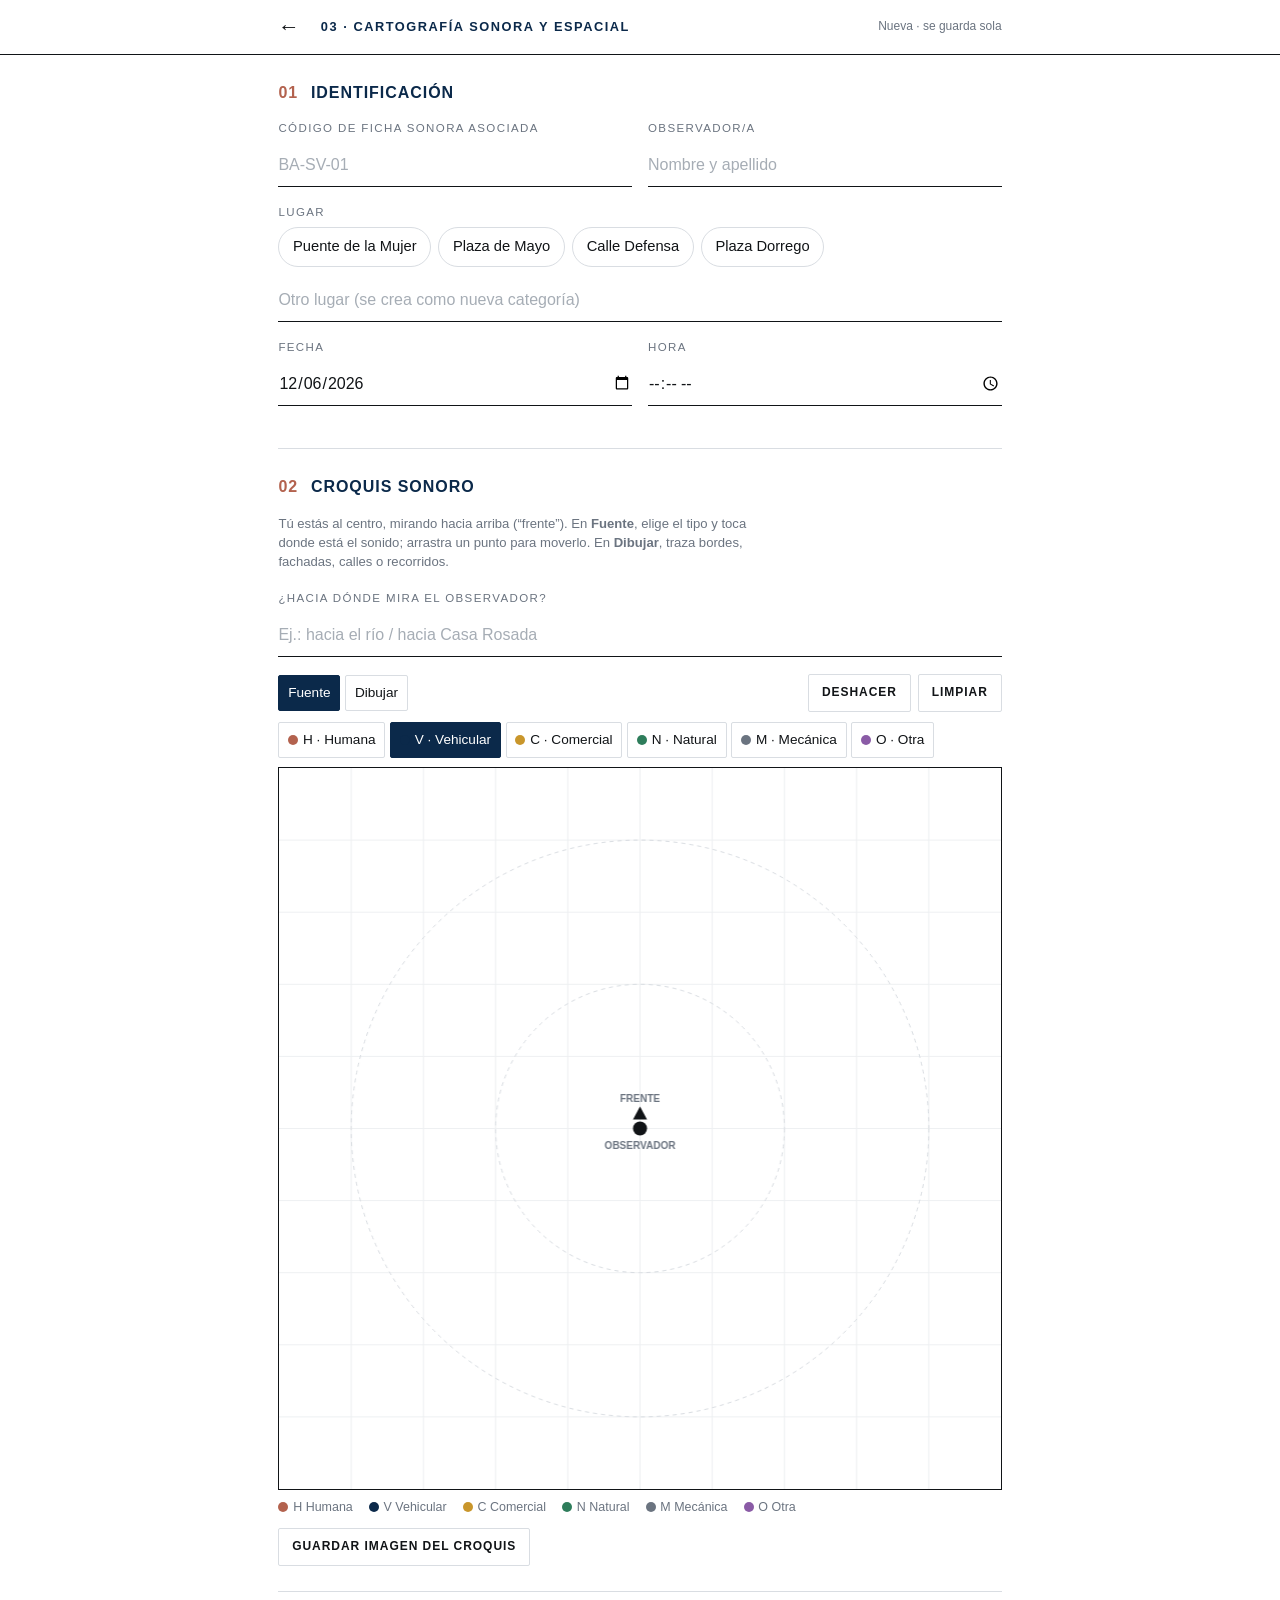
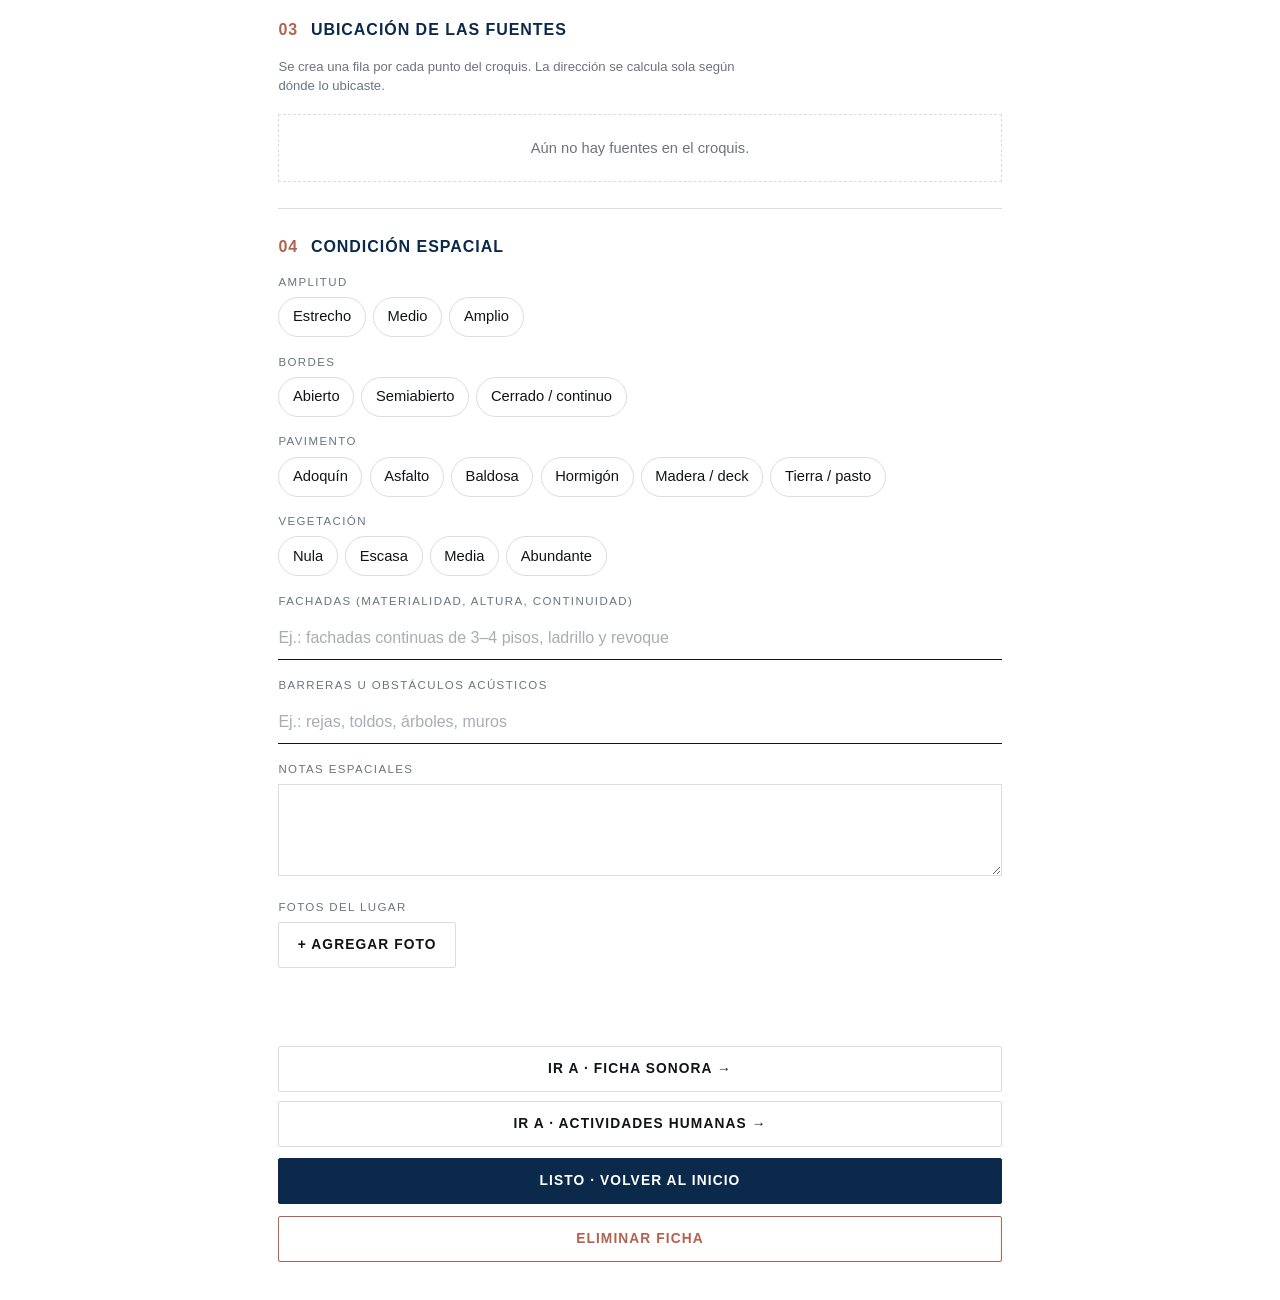
==== cartografia.html @ e53cd09c "primera version" ====
<!DOCTYPE html>
<html lang="es">
<head>
<meta charset="utf-8">
<meta name="viewport" content="width=device-width, initial-scale=1, viewport-fit=cover">
<title>Cartografía sonora · Fichas Buenos Aires</title>
<meta name="theme-color" content="#0B294A">
<link rel="manifest" href="manifest.webmanifest">
<link rel="icon" href="assets/img/icon-192.png">
<link rel="apple-touch-icon" href="assets/img/apple-touch-icon.png">
<meta name="apple-mobile-web-app-capable" content="yes">
<link rel="stylesheet" href="assets/css/style.css">
</head>
<body>
<header class="topbar"><div class="wrap">
  <a class="back" href="index.html" aria-label="Volver al inicio">←</a>
  <h1>03 · Cartografía sonora y espacial</h1>
  <span class="save-status">…</span>
</div></header>

<main class="wrap">
<form id="f" autocomplete="off" novalidate>
  <input type="hidden" name="croquis">

  <section class="block">
    <h2 class="sec"><span class="n">01</span>Identificación</h2>
    <div class="row stack-sm">
      <div class="field"><label for="codigo">Código de ficha sonora asociada</label>
        <input type="text" id="codigo" name="codigo" list="dl-sonoras" placeholder="BA-SV-01" autocapitalize="characters"><datalist id="dl-sonoras"></datalist></div>
      <div class="field"><label for="observador">Observador/a</label><input type="text" id="observador" name="observador" placeholder="Nombre y apellido" autocapitalize="words"></div>
    </div>
    <div class="field"><span class="label">Lugar</span><div data-lugares></div></div>
    <div class="row">
      <div class="field"><label for="fecha">Fecha</label><input type="date" id="fecha" name="fecha"></div>
      <div class="field"><label for="horaInicio">Hora</label><input type="time" id="horaInicio" name="horaInicio"></div>
    </div>
  </section>

  <section class="block">
    <h2 class="sec"><span class="n">02</span>Croquis sonoro</h2>
    <p class="lead small">Tú estás al centro, mirando hacia arriba (“frente”). En <b>Fuente</b>, elige el tipo y toca donde está el sonido; arrastra un punto para moverlo. En <b>Dibujar</b>, traza bordes, fachadas, calles o recorridos.</p>
    <div class="field"><label for="orientacion">¿Hacia dónde mira el observador?</label><input type="text" id="orientacion" name="orientacion" placeholder="Ej.: hacia el río / hacia Casa Rosada"></div>

    <div class="sketch-tools">
      <div class="chips sq tight">
        <label class="chip"><input type="radio" name="modo" value="fuente" data-skip checked><span>Fuente</span></label>
        <label class="chip"><input type="radio" name="modo" value="dibujo" data-skip><span>Dibujar</span></label>
      </div>
      <span style="flex:1"></span>
      <button type="button" class="btn small ghost" id="undo">Deshacer</button>
      <button type="button" class="btn small ghost" id="clear">Limpiar</button>
    </div>
    <div class="chips sq tight" id="tipo-fuente" style="margin-bottom:.6rem"></div>
    <div class="sketch-wrap"><canvas id="cv" aria-label="Croquis sonoro: toca para ubicar fuentes"></canvas></div>
    <div class="sketch-legend" id="legend"></div>
    <div class="btn-row" style="margin-top:.7rem"><button type="button" class="btn small ghost" id="png">Guardar imagen del croquis</button></div>
  </section>

  <section class="block">
    <h2 class="sec"><span class="n">03</span>Ubicación de las fuentes</h2>
    <p class="lead small">Se crea una fila por cada punto del croquis. La dirección se calcula sola según dónde lo ubicaste.</p>
    <div id="fuentes-mapa"></div>
    <div class="empty" id="fm-empty">Aún no hay fuentes en el croquis.</div>
  </section>

  <section class="block">
    <h2 class="sec"><span class="n">04</span>Condición espacial</h2>
    <div class="field"><span class="label">Amplitud</span><div class="chips">
      <label class="chip"><input type="radio" name="amplitud" value="Estrecho"><span>Estrecho</span></label>
      <label class="chip"><input type="radio" name="amplitud" value="Medio"><span>Medio</span></label>
      <label class="chip"><input type="radio" name="amplitud" value="Amplio"><span>Amplio</span></label>
    </div></div>
    <div class="field"><span class="label">Bordes</span><div class="chips">
      <label class="chip"><input type="radio" name="bordes" value="Abierto"><span>Abierto</span></label>
      <label class="chip"><input type="radio" name="bordes" value="Semiabierto"><span>Semiabierto</span></label>
      <label class="chip"><input type="radio" name="bordes" value="Cerrado / continuo"><span>Cerrado / continuo</span></label>
    </div></div>
    <div class="field"><span class="label">Pavimento</span><div class="chips">
      <label class="chip"><input type="checkbox" name="pavimento" value="Adoquín"><span>Adoquín</span></label>
      <label class="chip"><input type="checkbox" name="pavimento" value="Asfalto"><span>Asfalto</span></label>
      <label class="chip"><input type="checkbox" name="pavimento" value="Baldosa"><span>Baldosa</span></label>
      <label class="chip"><input type="checkbox" name="pavimento" value="Hormigón"><span>Hormigón</span></label>
      <label class="chip"><input type="checkbox" name="pavimento" value="Madera / deck"><span>Madera / deck</span></label>
      <label class="chip"><input type="checkbox" name="pavimento" value="Tierra / pasto"><span>Tierra / pasto</span></label>
    </div></div>
    <div class="field"><span class="label">Vegetación</span><div class="chips">
      <label class="chip"><input type="radio" name="vegetacion" value="Nula"><span>Nula</span></label>
      <label class="chip"><input type="radio" name="vegetacion" value="Escasa"><span>Escasa</span></label>
      <label class="chip"><input type="radio" name="vegetacion" value="Media"><span>Media</span></label>
      <label class="chip"><input type="radio" name="vegetacion" value="Abundante"><span>Abundante</span></label>
    </div></div>
    <div class="field"><label for="fachadas">Fachadas (materialidad, altura, continuidad)</label><input type="text" id="fachadas" name="fachadas" placeholder="Ej.: fachadas continuas de 3–4 pisos, ladrillo y revoque"></div>
    <div class="field"><label for="barreras">Barreras u obstáculos acústicos</label><input type="text" id="barreras" name="barreras" placeholder="Ej.: rejas, toldos, árboles, muros"></div>
    <div class="field"><label for="notas">Notas espaciales</label><textarea id="notas" name="notas"></textarea></div>
    <div class="field" data-fotos><span class="label">Fotos del lugar</span>
      <span class="btn ghost file-btn">+ Agregar foto<input type="file" accept="image/*" multiple aria-label="Agregar foto"></span>
      <div class="fotos"></div>
    </div>
  </section>
</form>

<div class="ficha-foot">
  <div class="next-steps">
    <a class="btn ghost block" data-next data-tipo="sonora" href="ficha-sonora.html">Ir a · Ficha sonora →</a>
    <a class="btn ghost block" data-next data-tipo="actividades" href="ficha-actividades.html">Ir a · Actividades humanas →</a>
  </div>
  <a class="btn primary block" href="index.html">Listo · Volver al inicio</a>
  <button type="button" class="btn danger block" data-delete>Eliminar ficha</button>
</div>
</main>

<script src="assets/js/core.js"></script>
<script src="assets/js/ficha-comun.js"></script>
<script src="assets/js/cartografia.js"></script>
</body>
</html>
---- assets/css/style.css ----
/* Fichas de registro · Buenos Aires — estética mínima */
:root{
  --ink:#111417;
  --navy:#0B294A;
  --terra:#B3624E;
  --terra-soft:#F6ECE8;
  --muted:#6B7480;
  --line:#D9DDE2;
  --line-strong:#111417;
  --bg:#FFFFFF;
  --bg-soft:#F6F7F8;
  --ok:#2E7D5B;
  --radius:2px;
  --gap:1rem;
  --font: "Helvetica Neue", Helvetica, Arial, system-ui, -apple-system, "Segoe UI", Roboto, sans-serif;
  --safe-top: env(safe-area-inset-top, 0px);
  --safe-bottom: env(safe-area-inset-bottom, 0px);
}
*{box-sizing:border-box}
html{-webkit-text-size-adjust:100%}
body{margin:0;background:var(--bg);color:var(--ink);font-family:var(--font);font-size:16px;line-height:1.45;-webkit-font-smoothing:antialiased}
a{color:inherit}
img{max-width:100%;display:block}
.wrap{max-width:760px;margin:0 auto;padding:0 1.15rem}
.hidden{display:none !important}
.muted{color:var(--muted)}
.small{font-size:.82rem}
.mono{font-variant-numeric:tabular-nums}

/* ---------- Encabezados ---------- */
.site-head{padding:calc(1.4rem + var(--safe-top)) 0 1.2rem;border-bottom:1px solid var(--line-strong)}
.site-head .wrap{display:flex;align-items:flex-end;justify-content:space-between;gap:1rem}
.logo{width:150px;height:auto}
.head-meta{text-align:right;font-size:.78rem;letter-spacing:.06em;text-transform:uppercase;color:var(--muted)}
.net{display:inline-flex;align-items:center;gap:.35rem}
.net::before{content:"";width:7px;height:7px;border-radius:50%;background:var(--ok)}
.net.off::before{background:var(--terra)}

.topbar{position:sticky;top:0;z-index:20;background:rgba(255,255,255,.96);backdrop-filter:blur(6px);border-bottom:1px solid var(--line-strong);padding-top:var(--safe-top)}
.topbar .wrap{display:flex;align-items:center;gap:.75rem;min-height:54px}
.back{display:inline-flex;align-items:center;justify-content:center;width:40px;height:40px;margin-left:-.6rem;text-decoration:none;font-size:1.35rem}
.topbar h1{font-size:.8rem;letter-spacing:.12em;text-transform:uppercase;margin:0;flex:1;font-weight:700;color:var(--navy);white-space:nowrap;overflow:hidden;text-overflow:ellipsis}
.save-status{font-size:.75rem;color:var(--muted);white-space:nowrap}
.save-status.saved{color:var(--ok)}
.save-status.error{color:var(--terra)}

/* ---------- Títulos de sección ---------- */
.eyebrow{font-size:.72rem;letter-spacing:.16em;text-transform:uppercase;color:var(--muted);margin:0 0 .4rem}
h2.sec{display:flex;gap:.8rem;align-items:baseline;font-size:1rem;letter-spacing:.06em;text-transform:uppercase;color:var(--navy);margin:0 0 1rem;font-weight:700}
h2.sec .n{color:var(--terra);font-variant-numeric:tabular-nums}
.page-title{font-size:1.65rem;line-height:1.15;font-weight:300;margin:1.6rem 0 .3rem;letter-spacing:-.01em}
.page-title b{font-weight:700}
.lead{color:var(--muted);margin:0 0 1.2rem;max-width:36em}

section.block{padding:1.6rem 0;border-bottom:1px solid var(--line)}
section.block:last-of-type{border-bottom:0}

/* ---------- Campos ---------- */
.field{margin:0 0 1.05rem}
.field > label,.label{display:block;font-size:.72rem;letter-spacing:.12em;text-transform:uppercase;color:var(--muted);margin-bottom:.4rem}
.field .hint{font-size:.8rem;color:var(--muted);margin:.35rem 0 0}
input[type=text],input[type=number],input[type=date],input[type=time],input[type=search],textarea,select{
  width:100%;font:inherit;font-size:16px;color:var(--ink);background:var(--bg);
  border:0;border-bottom:1px solid var(--line-strong);border-radius:0;padding:.55rem 0;min-height:44px;-webkit-appearance:none;appearance:none}
input[type=date],input[type=time]{min-width:0}
textarea{min-height:92px;resize:vertical;border:1px solid var(--line);padding:.7rem;line-height:1.45}
input:focus,textarea:focus,select:focus{outline:none;border-color:var(--terra);box-shadow:0 1px 0 0 var(--terra)}
textarea:focus{box-shadow:none}
input::placeholder,textarea::placeholder{color:#A6ADB5}
.row{display:grid;gap:0 1rem;grid-template-columns:1fr 1fr}
.row-3{display:grid;gap:0 .8rem;grid-template-columns:repeat(3,1fr)}
@media (max-width:420px){.row.stack-sm{grid-template-columns:1fr}}

/* Chips (radio / checkbox) */
.chips{display:flex;flex-wrap:wrap;gap:.45rem}
.chip{position:relative}
.chip input{position:absolute;opacity:0;inset:0;margin:0;cursor:pointer}
.chip span{display:inline-flex;align-items:center;justify-content:center;min-height:40px;min-width:40px;padding:.4rem .85rem;border:1px solid var(--line);border-radius:999px;font-size:.92rem;background:var(--bg);transition:background .12s,border-color .12s,color .12s;user-select:none}
.chip input:checked + span{background:var(--navy);border-color:var(--navy);color:#fff}
.chip input:focus-visible + span{outline:2px solid var(--terra);outline-offset:2px}
.chips.sq .chip span{border-radius:var(--radius);padding:.4rem .6rem}
.chips.scale .chip span{min-width:46px}
.chips.tight{gap:.3rem}
.chips.tight .chip span{min-height:36px;min-width:36px;padding:.3rem .55rem;font-size:.85rem}

/* Botones */
.btn{display:inline-flex;align-items:center;justify-content:center;gap:.5rem;min-height:46px;padding:.6rem 1.15rem;font:inherit;font-size:.86rem;letter-spacing:.08em;text-transform:uppercase;font-weight:600;color:var(--ink);background:var(--bg);border:1px solid var(--line-strong);border-radius:var(--radius);cursor:pointer;text-decoration:none;-webkit-tap-highlight-color:transparent}
.btn:active{transform:translateY(1px)}
.btn.primary{background:var(--navy);border-color:var(--navy);color:#fff}
.btn.accent{background:var(--terra);border-color:var(--terra);color:#fff}
.btn.ghost{border-color:var(--line)}
.btn.danger{border-color:var(--terra);color:var(--terra)}
.btn.small{min-height:38px;padding:.35rem .8rem;font-size:.75rem}
.btn.block{width:100%}
.btn[disabled]{opacity:.4;pointer-events:none}
.btn-row{display:flex;flex-wrap:wrap;gap:.6rem}
.link{background:none;border:0;padding:0;font:inherit;color:var(--terra);text-decoration:underline;text-underline-offset:3px;cursor:pointer}

/* ---------- Home ---------- */
.tipos{display:grid;gap:0;border-top:1px solid var(--line-strong)}
.tipo{display:grid;grid-template-columns:3.2rem 1fr auto;align-items:center;gap:.6rem;padding:1.1rem 0;border-bottom:1px solid var(--line);text-decoration:none}
.tipo .n{font-size:1.6rem;font-weight:300;color:var(--terra);font-variant-numeric:tabular-nums}
.tipo h3{margin:0;font-size:1.02rem;font-weight:700}
.tipo p{margin:.15rem 0 0;font-size:.86rem;color:var(--muted)}
.tipo .go{font-size:1.4rem;color:var(--navy)}
.tipo:hover h3{color:var(--navy)}
@media (min-width:760px){
  .tipos{grid-template-columns:repeat(3,1fr);border-top:0;gap:1rem}
  .tipo{grid-template-columns:1fr;align-content:start;border:1px solid var(--line);border-top:2px solid var(--line-strong);padding:1.1rem;min-height:170px}
  .tipo .go{justify-self:end;align-self:end}
}
.guia-link{display:flex;align-items:center;justify-content:space-between;gap:1rem;margin-top:1rem;padding:1rem;background:var(--bg-soft);text-decoration:none}
.guia-link b{display:block}

.filter{display:flex;gap:.4rem;overflow-x:auto;padding:.2rem 0 .8rem;margin:0 -1.15rem;padding-left:1.15rem;padding-right:1.15rem;scrollbar-width:none}
.filter::-webkit-scrollbar{display:none}
.filter .chip span{white-space:nowrap}
.lugar-group{margin:0 0 1.6rem}
.lugar-head{display:flex;align-items:baseline;justify-content:space-between;gap:.8rem;border-bottom:1px solid var(--line-strong);padding-bottom:.4rem;margin-bottom:.2rem}
.lugar-head h3{margin:0;font-size:1.05rem}
.lugar-head .hom{font-size:.78rem;color:var(--muted)}
.lugar-head .count{font-size:.78rem;color:var(--muted);white-space:nowrap}
.reg{padding:.85rem 0;border-bottom:1px solid var(--line)}
.reg-top{display:flex;justify-content:space-between;gap:.6rem;align-items:baseline}
.reg-code{white-space:nowrap;font-weight:700;font-variant-numeric:tabular-nums;letter-spacing:.02em}
.reg-meta{font-size:.82rem;color:var(--muted)}
.pills{display:flex;flex-wrap:wrap;gap:.4rem;margin-top:.55rem}
.pill{display:inline-flex;align-items:center;gap:.35rem;font-size:.78rem;padding:.35rem .65rem;border:1px solid var(--line);border-radius:999px;text-decoration:none;min-height:34px}
.pill.done{border-color:var(--navy);color:var(--navy)}
.pill.done::before{content:"●";font-size:.6rem}
.pill.todo{color:var(--muted);border-style:dashed}
.pill.todo::before{content:"+";font-weight:700}
.empty{padding:1.4rem;border:1px dashed var(--line);color:var(--muted);text-align:center;font-size:.92rem}

.notice{padding:.85rem 1rem;border-left:3px solid var(--terra);background:var(--terra-soft);font-size:.9rem;margin:0 0 1rem}
.notice.ok{border-color:var(--ok);background:#EEF6F2}
.stat-line{display:flex;flex-wrap:wrap;gap:1.2rem;font-size:.86rem;margin:0 0 1rem}
.stat-line b{font-size:1.4rem;font-weight:300;display:block;color:var(--navy)}

.site-foot{padding:2rem 0 calc(2rem + var(--safe-bottom));border-top:1px solid var(--line);margin-top:1rem;font-size:.78rem;color:var(--muted)}

/* ---------- Cronómetro ---------- */
.timer{position:sticky;top:calc(55px + var(--safe-top));z-index:15;background:var(--bg);border-bottom:1px solid var(--line);padding:.6rem 0}
.timer .wrap{display:flex;align-items:center;gap:.8rem}
.timer-clock{font-size:1.65rem;font-weight:300;font-variant-numeric:tabular-nums;min-width:4.4ch;letter-spacing:.02em}
.timer-bar{flex:1;display:grid;grid-template-columns:repeat(5,1fr);gap:3px}
.timer-bar i{height:6px;background:var(--line);position:relative;overflow:hidden}
.timer-bar i b{position:absolute;inset:0;width:0;background:var(--navy)}
.timer-bar i.cur{outline:1px solid var(--terra);outline-offset:1px}
.timer-int{font-size:.7rem;letter-spacing:.1em;text-transform:uppercase;color:var(--muted);text-align:center;margin-top:.25rem;grid-column:1/-1}
.timer.running .timer-clock{color:var(--navy)}
.timer.done .timer-clock{color:var(--terra)}

/* ---------- Tablas / filas repetibles ---------- */
.rep-row{border:1px solid var(--line);padding:.85rem;margin-bottom:.7rem;position:relative}
.rep-row .rep-head{display:flex;justify-content:space-between;align-items:center;margin-bottom:.5rem}
.rep-n{font-size:.75rem;font-weight:700;color:var(--terra);letter-spacing:.1em}
.rep-del{background:none;border:0;font-size:1.4rem;line-height:1;color:var(--muted);cursor:pointer;width:36px;height:36px}
.sub{display:grid;grid-template-columns:5.5rem 1fr;gap:.4rem .6rem;align-items:center;margin:.45rem 0}
.sub > .label{margin:0}
@media (max-width:380px){.sub{grid-template-columns:1fr}}
.counter{display:flex;align-items:center;gap:.4rem}
.counter input{width:4.5rem;text-align:center;font-variant-numeric:tabular-nums}
.counter .btn{min-width:46px;padding:.3rem .6rem}

.count-pad{display:grid;grid-template-columns:1fr 1fr;gap:.6rem;margin:0 0 1rem}
.count-pad button{min-height:96px;border:1px solid var(--line-strong);background:var(--bg);font:inherit;cursor:pointer;display:flex;flex-direction:column;align-items:center;justify-content:center;gap:.2rem;-webkit-tap-highlight-color:transparent;touch-action:manipulation}
.count-pad button:active{background:var(--navy);color:#fff}
.count-pad .big{font-size:2rem;font-weight:300;font-variant-numeric:tabular-nums}
.count-pad .lbl{font-size:.72rem;letter-spacing:.12em;text-transform:uppercase}
.count-pad .minus{min-height:40px;flex-direction:row;font-size:.8rem;color:var(--muted);border-color:var(--line)}
.flash{animation:flash .35s}
@keyframes flash{from{background:var(--terra-soft)}to{background:transparent}}

table.grid{width:100%;border-collapse:collapse;font-size:.9rem}
table.grid th{font-size:.68rem;letter-spacing:.1em;text-transform:uppercase;color:var(--muted);text-align:left;font-weight:600;padding:.4rem .3rem;border-bottom:1px solid var(--line-strong)}
table.grid td{padding:.2rem .3rem;border-bottom:1px solid var(--line);vertical-align:middle}
table.grid td input{min-height:40px;padding:.3rem 0;border-bottom-color:var(--line)}
table.grid tr.cur td{background:var(--terra-soft)}
table.grid tfoot td{font-weight:700;border-bottom:0;padding-top:.6rem}
table.grid .num{width:22%;text-align:center}
table.grid .num input{text-align:center}

/* ---------- Fotos ---------- */
.fotos{display:grid;grid-template-columns:repeat(auto-fill,minmax(96px,1fr));gap:.5rem;margin-top:.6rem}
.foto{position:relative;aspect-ratio:1;background:var(--bg-soft);overflow:hidden}
.foto img{width:100%;height:100%;object-fit:cover}
.foto button{position:absolute;top:4px;right:4px;width:30px;height:30px;border-radius:50%;border:0;background:rgba(17,20,23,.7);color:#fff;font-size:1rem;cursor:pointer}
.file-btn{position:relative;overflow:hidden}
.file-btn input{position:absolute;inset:0;opacity:0;cursor:pointer}

/* ---------- Croquis ---------- */
.sketch-tools{display:flex;flex-wrap:wrap;gap:.45rem;align-items:center;margin-bottom:.6rem}
.sketch-wrap{position:relative;border:1px solid var(--line-strong);background:#fff;touch-action:none}
.sketch-wrap canvas{display:block;width:100%;height:auto;touch-action:none}
.sketch-legend{display:flex;flex-wrap:wrap;gap:.3rem 1rem;font-size:.78rem;color:var(--muted);margin-top:.5rem}
.dot{display:inline-block;width:10px;height:10px;border-radius:50%;margin-right:.3rem;vertical-align:-1px}

/* ---------- Pie de ficha ---------- */
.ficha-foot{padding:1.6rem 0 calc(2.4rem + var(--safe-bottom));display:grid;gap:.7rem}
.next-steps{display:grid;gap:.6rem}

/* ---------- Guía ---------- */
.guide h2{font-size:1rem;letter-spacing:.06em;text-transform:uppercase;color:var(--navy);margin:2rem 0 .7rem}
.guide h2 .n{color:var(--terra);margin-right:.6rem}
.guide p,.guide li{max-width:40em}
.guide ol,.guide ul{padding-left:1.2rem}
.guide li{margin:.35rem 0}
.guide table{width:100%;border-collapse:collapse;font-size:.9rem;margin:.6rem 0}
.guide th,.guide td{text-align:left;border-bottom:1px solid var(--line);padding:.5rem .4rem;vertical-align:top}
.guide th{font-size:.7rem;letter-spacing:.1em;text-transform:uppercase;color:var(--muted)}
.toc{border-top:1px solid var(--line-strong);margin:1rem 0 0;padding:0;list-style:none}
.toc li{margin:0;border-bottom:1px solid var(--line)}
.toc a{display:block;padding:.65rem 0;text-decoration:none}
.toc a span{color:var(--terra);margin-right:.7rem;font-variant-numeric:tabular-nums}
.kbd{display:inline-block;border:1px solid var(--line);padding:0 .35rem;font-size:.85em;border-radius:3px}

/* Toast */
.toast{position:fixed;left:50%;bottom:calc(1.2rem + var(--safe-bottom));transform:translateX(-50%) translateY(150%);background:var(--ink);color:#fff;padding:.7rem 1.1rem;font-size:.88rem;max-width:90vw;z-index:50;transition:transform .25s}
.toast.show{transform:translateX(-50%) translateY(0)}

@media print{.topbar,.timer,.ficha-foot,.site-foot{display:none}}
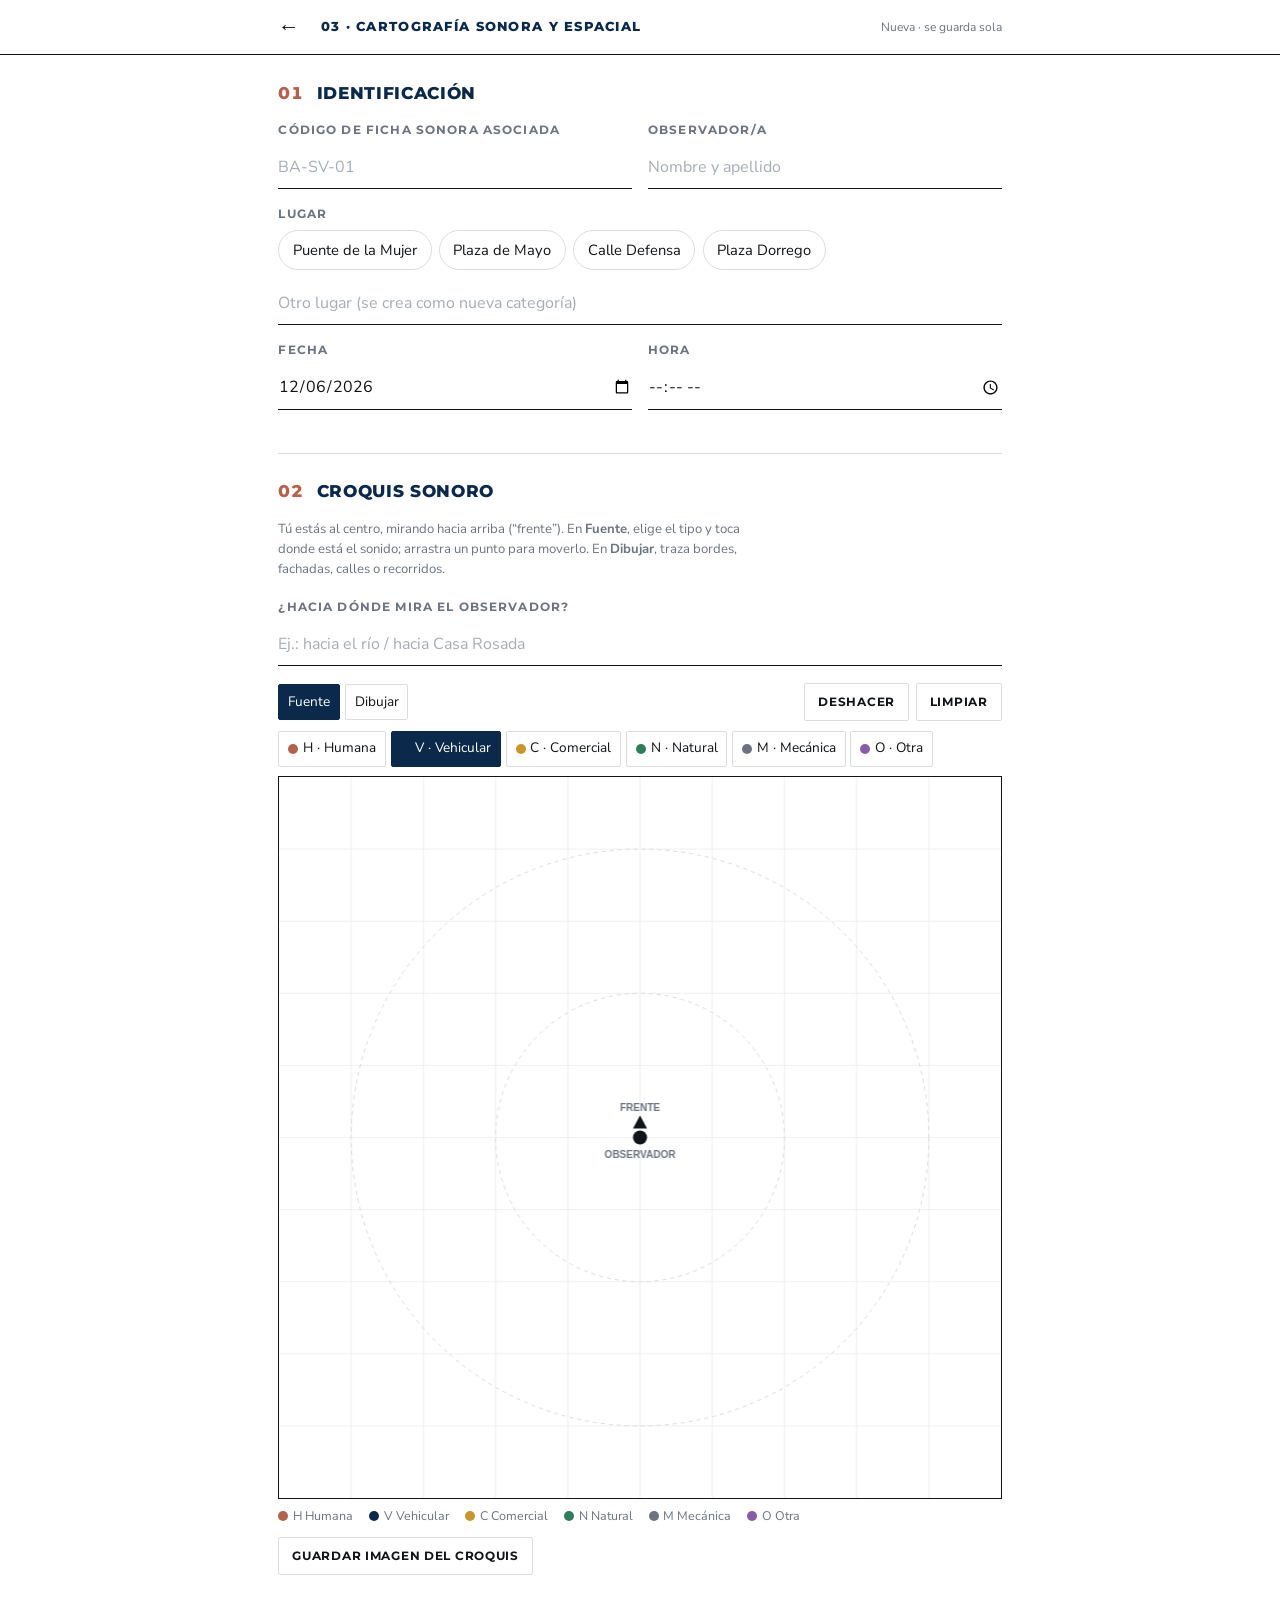
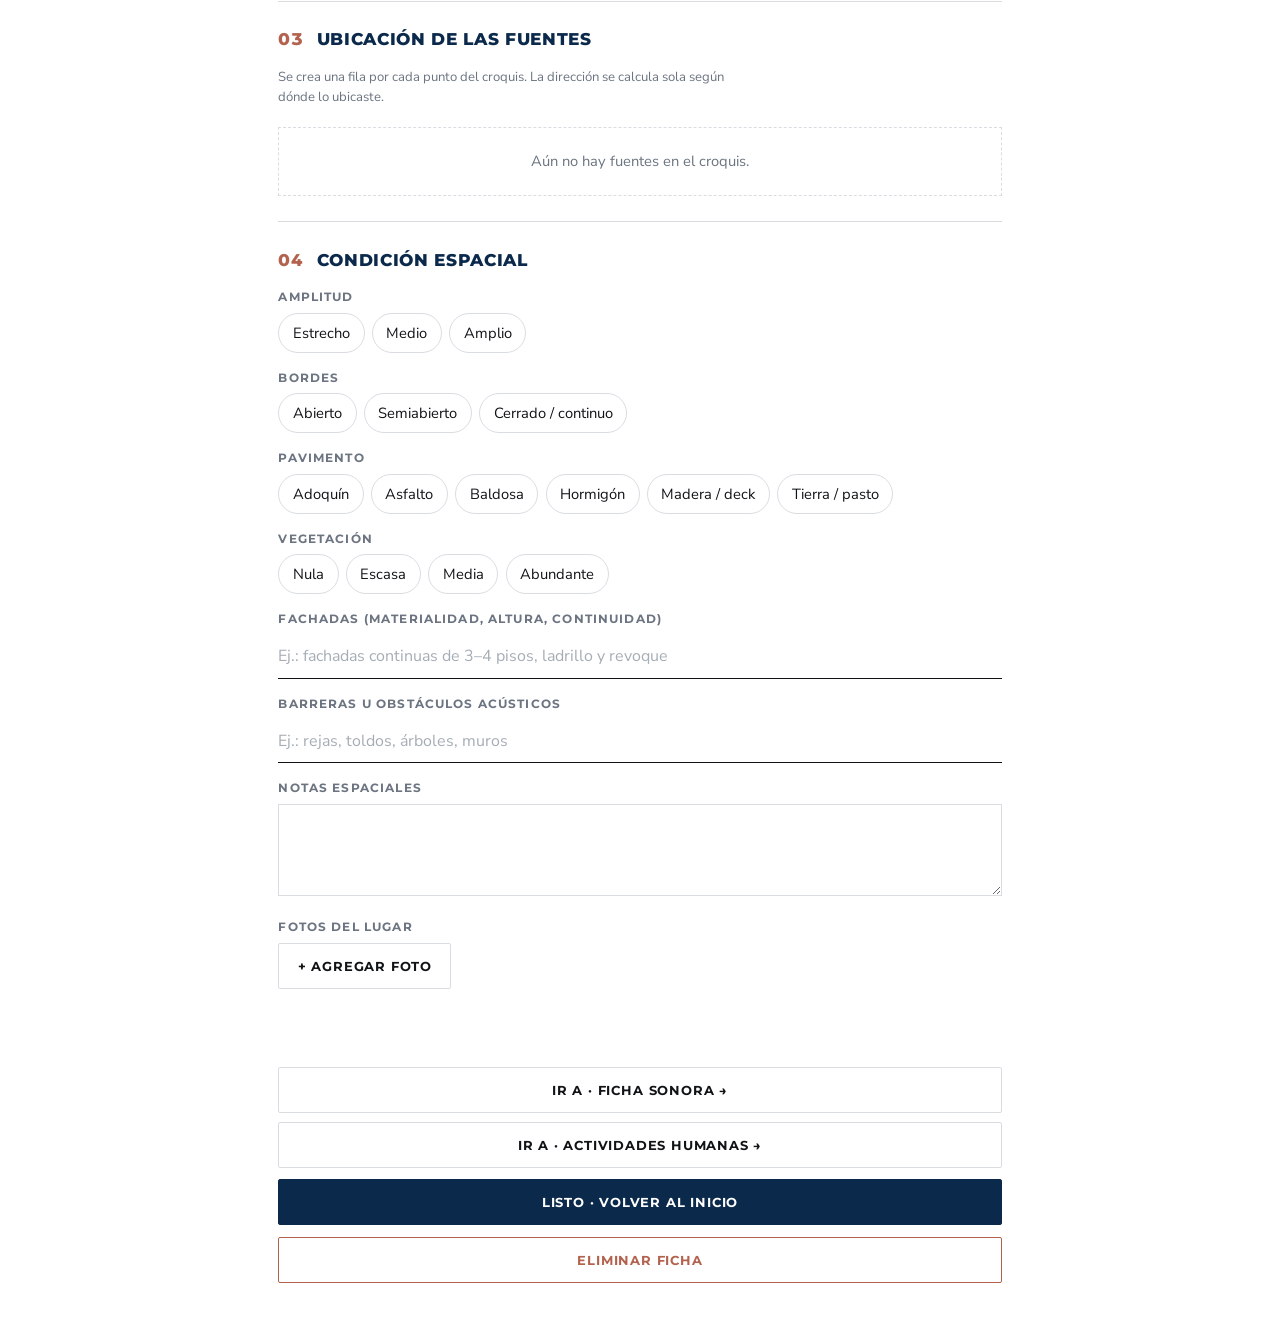
==== commit ec714fae: "versión 5" ====
--- a/cartografia.html
+++ b/cartografia.html
@@ -9,6 +9,9 @@
 <link rel="icon" href="assets/img/icon-192.png">
 <link rel="apple-touch-icon" href="assets/img/apple-touch-icon.png">
 <meta name="apple-mobile-web-app-capable" content="yes">
+<link rel="preconnect" href="https://fonts.googleapis.com">
+<link rel="preconnect" href="https://fonts.gstatic.com" crossorigin>
+<link rel="stylesheet" href="https://fonts.googleapis.com/css2?family=Montserrat:wght@500;600;700;800&family=Nunito+Sans:ital,wght@0,400;0,600;0,700;1,400&display=swap">
 <link rel="stylesheet" href="assets/css/style.css">
 </head>
 <body>
--- a/assets/css/style.css
+++ b/assets/css/style.css
@@ -1,4 +1,5 @@
-/* Fichas de registro · Buenos Aires — estética mínima */
+/* Fichas de registro · Buenos Aires — estética mínima
+   Tipografía: Montserrat (títulos, números, etiquetas; cercana al logo) + Nunito Sans (texto) */
 :root{
   --ink:#111417;
   --navy:#0B294A;
@@ -12,13 +13,14 @@
   --ok:#2E7D5B;
   --radius:2px;
   --gap:1rem;
-  --font: "Helvetica Neue", Helvetica, Arial, system-ui, -apple-system, "Segoe UI", Roboto, sans-serif;
+  --font: "Nunito Sans", "Helvetica Neue", Helvetica, Arial, system-ui, -apple-system, "Segoe UI", Roboto, sans-serif;
+  --display: "Montserrat", "Helvetica Neue", Helvetica, Arial, system-ui, sans-serif;
   --safe-top: env(safe-area-inset-top, 0px);
   --safe-bottom: env(safe-area-inset-bottom, 0px);
 }
 *{box-sizing:border-box}
 html{-webkit-text-size-adjust:100%}
-body{margin:0;background:var(--bg);color:var(--ink);font-family:var(--font);font-size:16px;line-height:1.45;-webkit-font-smoothing:antialiased}
+body{margin:0;background:var(--bg);color:var(--ink);font-family:var(--font);font-size:16px;line-height:1.5;-webkit-font-smoothing:antialiased}
 a{color:inherit}
 img{max-width:100%;display:block}
 .wrap{max-width:760px;margin:0 auto;padding:0 1.15rem}
@@ -26,12 +28,14 @@
 .muted{color:var(--muted)}
 .small{font-size:.82rem}
 .mono{font-variant-numeric:tabular-nums}
+b,strong{font-weight:700}
+h1,h2,h3,.display{font-family:var(--display)}
 
 /* ---------- Encabezados ---------- */
 .site-head{padding:calc(1.4rem + var(--safe-top)) 0 1.2rem;border-bottom:1px solid var(--line-strong)}
 .site-head .wrap{display:flex;align-items:flex-end;justify-content:space-between;gap:1rem}
 .logo{width:150px;height:auto}
-.head-meta{text-align:right;font-size:.78rem;letter-spacing:.06em;text-transform:uppercase;color:var(--muted)}
+.head-meta{text-align:right;font-family:var(--display);font-weight:600;font-size:.74rem;letter-spacing:.06em;text-transform:uppercase;color:var(--muted)}
 .net{display:inline-flex;align-items:center;gap:.35rem}
 .net::before{content:"";width:7px;height:7px;border-radius:50%;background:var(--ok)}
 .net.off::before{background:var(--terra)}
@@ -39,17 +43,17 @@
 .topbar{position:sticky;top:0;z-index:20;background:rgba(255,255,255,.96);backdrop-filter:blur(6px);border-bottom:1px solid var(--line-strong);padding-top:var(--safe-top)}
 .topbar .wrap{display:flex;align-items:center;gap:.75rem;min-height:54px}
 .back{display:inline-flex;align-items:center;justify-content:center;width:40px;height:40px;margin-left:-.6rem;text-decoration:none;font-size:1.35rem}
-.topbar h1{font-size:.8rem;letter-spacing:.12em;text-transform:uppercase;margin:0;flex:1;font-weight:700;color:var(--navy);white-space:nowrap;overflow:hidden;text-overflow:ellipsis}
+.topbar h1{font-size:.8rem;letter-spacing:.1em;text-transform:uppercase;margin:0;flex:1;font-weight:800;color:var(--navy);white-space:nowrap;overflow:hidden;text-overflow:ellipsis}
 .save-status{font-size:.75rem;color:var(--muted);white-space:nowrap}
 .save-status.saved{color:var(--ok)}
 .save-status.error{color:var(--terra)}
 
 /* ---------- Títulos de sección ---------- */
-.eyebrow{font-size:.72rem;letter-spacing:.16em;text-transform:uppercase;color:var(--muted);margin:0 0 .4rem}
-h2.sec{display:flex;gap:.8rem;align-items:baseline;font-size:1rem;letter-spacing:.06em;text-transform:uppercase;color:var(--navy);margin:0 0 1rem;font-weight:700}
-h2.sec .n{color:var(--terra);font-variant-numeric:tabular-nums}
-.page-title{font-size:1.65rem;line-height:1.15;font-weight:300;margin:1.6rem 0 .3rem;letter-spacing:-.01em}
-.page-title b{font-weight:700}
+.eyebrow{font-family:var(--display);font-size:.74rem;font-weight:700;letter-spacing:.14em;text-transform:uppercase;color:var(--navy);margin:0 0 .6rem}
+h2.sec{display:flex;gap:.8rem;align-items:baseline;font-size:1.05rem;letter-spacing:.04em;text-transform:uppercase;color:var(--navy);margin:0 0 1rem;font-weight:800}
+h2.sec .n{color:var(--terra);font-variant-numeric:tabular-nums;font-weight:800}
+.page-title{font-size:clamp(1.7rem,5.5vw,2.3rem);line-height:1.12;font-weight:500;margin:1.6rem 0 .4rem;letter-spacing:-.015em;color:var(--navy)}
+.page-title b{font-weight:800;color:var(--terra)}
 .lead{color:var(--muted);margin:0 0 1.2rem;max-width:36em}
 
 section.block{padding:1.6rem 0;border-bottom:1px solid var(--line)}
@@ -57,7 +61,7 @@
 
 /* ---------- Campos ---------- */
 .field{margin:0 0 1.05rem}
-.field > label,.label{display:block;font-size:.72rem;letter-spacing:.12em;text-transform:uppercase;color:var(--muted);margin-bottom:.4rem}
+.field > label,.label{display:block;font-family:var(--display);font-size:.72rem;font-weight:700;letter-spacing:.1em;text-transform:uppercase;color:var(--muted);margin-bottom:.4rem}
 .field .hint{font-size:.8rem;color:var(--muted);margin:.35rem 0 0}
 input[type=text],input[type=number],input[type=date],input[type=time],input[type=search],textarea,select{
   width:100%;font:inherit;font-size:16px;color:var(--ink);background:var(--bg);
@@ -84,7 +88,7 @@
 .chips.tight .chip span{min-height:36px;min-width:36px;padding:.3rem .55rem;font-size:.85rem}
 
 /* Botones */
-.btn{display:inline-flex;align-items:center;justify-content:center;gap:.5rem;min-height:46px;padding:.6rem 1.15rem;font:inherit;font-size:.86rem;letter-spacing:.08em;text-transform:uppercase;font-weight:600;color:var(--ink);background:var(--bg);border:1px solid var(--line-strong);border-radius:var(--radius);cursor:pointer;text-decoration:none;-webkit-tap-highlight-color:transparent}
+.btn{display:inline-flex;align-items:center;justify-content:center;gap:.5rem;min-height:46px;padding:.6rem 1.15rem;font:inherit;font-family:var(--display);font-size:.84rem;letter-spacing:.06em;text-transform:uppercase;font-weight:700;color:var(--ink);background:var(--bg);border:1px solid var(--line-strong);border-radius:var(--radius);cursor:pointer;text-decoration:none;-webkit-tap-highlight-color:transparent}
 .btn:active{transform:translateY(1px)}
 .btn.primary{background:var(--navy);border-color:var(--navy);color:#fff}
 .btn.accent{background:var(--terra);border-color:var(--terra);color:#fff}
@@ -99,33 +103,36 @@
 /* ---------- Home ---------- */
 .tipos{display:grid;gap:0;border-top:1px solid var(--line-strong)}
 .tipo{display:grid;grid-template-columns:3.2rem 1fr auto;align-items:center;gap:.6rem;padding:1.1rem 0;border-bottom:1px solid var(--line);text-decoration:none}
-.tipo .n{font-size:1.6rem;font-weight:300;color:var(--terra);font-variant-numeric:tabular-nums}
-.tipo h3{margin:0;font-size:1.02rem;font-weight:700}
+.tipo .n{font-family:var(--display);font-size:1.8rem;font-weight:800;color:var(--terra);font-variant-numeric:tabular-nums;line-height:1}
+.tipo h3{margin:0;font-size:1.04rem;font-weight:800;color:var(--navy)}
 .tipo p{margin:.15rem 0 0;font-size:.86rem;color:var(--muted)}
 .tipo .go{font-size:1.4rem;color:var(--navy)}
-.tipo:hover h3{color:var(--navy)}
+.tipo:hover h3{color:var(--terra)}
 @media (min-width:760px){
-  .tipos{grid-template-columns:repeat(3,1fr);border-top:0;gap:1rem}
+  .tipos{grid-template-columns:repeat(2,1fr);border-top:0;gap:1rem}
   .tipo{grid-template-columns:1fr;align-content:start;border:1px solid var(--line);border-top:2px solid var(--line-strong);padding:1.1rem;min-height:170px}
   .tipo .go{justify-self:end;align-self:end}
 }
 .guia-link{display:flex;align-items:center;justify-content:space-between;gap:1rem;margin-top:1rem;padding:1rem;background:var(--bg-soft);text-decoration:none}
-.guia-link b{display:block}
+.guia-link b{display:block;font-family:var(--display);font-weight:800;color:var(--navy)}
 
 .filter{display:flex;gap:.4rem;overflow-x:auto;padding:.2rem 0 .8rem;margin:0 -1.15rem;padding-left:1.15rem;padding-right:1.15rem;scrollbar-width:none}
 .filter::-webkit-scrollbar{display:none}
 .filter .chip span{white-space:nowrap}
 .lugar-group{margin:0 0 1.6rem}
 .lugar-head{display:flex;align-items:baseline;justify-content:space-between;gap:.8rem;border-bottom:1px solid var(--line-strong);padding-bottom:.4rem;margin-bottom:.2rem}
-.lugar-head h3{margin:0;font-size:1.05rem}
+.lugar-head h3{margin:0;font-size:1.1rem;font-weight:800;color:var(--navy)}
 .lugar-head .hom{font-size:.78rem;color:var(--muted)}
-.lugar-head .count{font-size:.78rem;color:var(--muted);white-space:nowrap}
+.lugar-head .count{font-family:var(--display);font-weight:700;font-size:.76rem;color:var(--muted);white-space:nowrap}
 .reg{padding:.85rem 0;border-bottom:1px solid var(--line)}
 .reg-top{display:flex;justify-content:space-between;gap:.6rem;align-items:baseline}
-.reg-code{white-space:nowrap;font-weight:700;font-variant-numeric:tabular-nums;letter-spacing:.02em}
+.reg-code{white-space:nowrap;font-family:var(--display);font-weight:800;font-variant-numeric:tabular-nums;letter-spacing:.02em}
 .reg-meta{font-size:.82rem;color:var(--muted)}
+.origen{display:inline-block;margin-left:.45rem;padding:.05rem .4rem;font-family:var(--display);font-size:.64rem;font-weight:700;letter-spacing:.08em;text-transform:uppercase;vertical-align:middle;border:1px solid var(--navy);color:var(--navy);border-radius:var(--radius)}
+.origen.reconstruido{border-style:dashed;border-color:var(--terra);color:var(--terra)}
+p .origen{margin-left:0}
 .pills{display:flex;flex-wrap:wrap;gap:.4rem;margin-top:.55rem}
-.pill{display:inline-flex;align-items:center;gap:.35rem;font-size:.78rem;padding:.35rem .65rem;border:1px solid var(--line);border-radius:999px;text-decoration:none;min-height:34px}
+.pill{display:inline-flex;align-items:center;gap:.35rem;font-family:var(--display);font-weight:600;font-size:.76rem;padding:.35rem .65rem;border:1px solid var(--line);border-radius:999px;text-decoration:none;min-height:34px}
 .pill.done{border-color:var(--navy);color:var(--navy)}
 .pill.done::before{content:"●";font-size:.6rem}
 .pill.todo{color:var(--muted);border-style:dashed}
@@ -135,26 +142,26 @@
 .notice{padding:.85rem 1rem;border-left:3px solid var(--terra);background:var(--terra-soft);font-size:.9rem;margin:0 0 1rem}
 .notice.ok{border-color:var(--ok);background:#EEF6F2}
 .stat-line{display:flex;flex-wrap:wrap;gap:1.2rem;font-size:.86rem;margin:0 0 1rem}
-.stat-line b{font-size:1.4rem;font-weight:300;display:block;color:var(--navy)}
+.stat-line b{font-family:var(--display);font-size:1.6rem;font-weight:800;line-height:1.1;display:block;color:var(--navy)}
 
 .site-foot{padding:2rem 0 calc(2rem + var(--safe-bottom));border-top:1px solid var(--line);margin-top:1rem;font-size:.78rem;color:var(--muted)}
 
 /* ---------- Cronómetro ---------- */
 .timer{position:sticky;top:calc(55px + var(--safe-top));z-index:15;background:var(--bg);border-bottom:1px solid var(--line);padding:.6rem 0}
 .timer .wrap{display:flex;align-items:center;gap:.8rem}
-.timer-clock{font-size:1.65rem;font-weight:300;font-variant-numeric:tabular-nums;min-width:4.4ch;letter-spacing:.02em}
+.timer-clock{font-family:var(--display);font-size:1.65rem;font-weight:700;font-variant-numeric:tabular-nums;min-width:4.4ch;letter-spacing:.02em}
 .timer-bar{flex:1;display:grid;grid-template-columns:repeat(5,1fr);gap:3px}
 .timer-bar i{height:6px;background:var(--line);position:relative;overflow:hidden}
 .timer-bar i b{position:absolute;inset:0;width:0;background:var(--navy)}
 .timer-bar i.cur{outline:1px solid var(--terra);outline-offset:1px}
-.timer-int{font-size:.7rem;letter-spacing:.1em;text-transform:uppercase;color:var(--muted);text-align:center;margin-top:.25rem;grid-column:1/-1}
+.timer-int{font-family:var(--display);font-weight:600;font-size:.7rem;letter-spacing:.1em;text-transform:uppercase;color:var(--muted);text-align:center;margin-top:.25rem;grid-column:1/-1}
 .timer.running .timer-clock{color:var(--navy)}
 .timer.done .timer-clock{color:var(--terra)}
 
 /* ---------- Tablas / filas repetibles ---------- */
 .rep-row{border:1px solid var(--line);padding:.85rem;margin-bottom:.7rem;position:relative}
 .rep-row .rep-head{display:flex;justify-content:space-between;align-items:center;margin-bottom:.5rem}
-.rep-n{font-size:.75rem;font-weight:700;color:var(--terra);letter-spacing:.1em}
+.rep-n{font-family:var(--display);font-size:.76rem;font-weight:800;color:var(--terra);letter-spacing:.1em}
 .rep-del{background:none;border:0;font-size:1.4rem;line-height:1;color:var(--muted);cursor:pointer;width:36px;height:36px}
 .sub{display:grid;grid-template-columns:5.5rem 1fr;gap:.4rem .6rem;align-items:center;margin:.45rem 0}
 .sub > .label{margin:0}
@@ -166,18 +173,18 @@
 .count-pad{display:grid;grid-template-columns:1fr 1fr;gap:.6rem;margin:0 0 1rem}
 .count-pad button{min-height:96px;border:1px solid var(--line-strong);background:var(--bg);font:inherit;cursor:pointer;display:flex;flex-direction:column;align-items:center;justify-content:center;gap:.2rem;-webkit-tap-highlight-color:transparent;touch-action:manipulation}
 .count-pad button:active{background:var(--navy);color:#fff}
-.count-pad .big{font-size:2rem;font-weight:300;font-variant-numeric:tabular-nums}
-.count-pad .lbl{font-size:.72rem;letter-spacing:.12em;text-transform:uppercase}
+.count-pad .big{font-family:var(--display);font-size:2.1rem;font-weight:800;font-variant-numeric:tabular-nums}
+.count-pad .lbl{font-family:var(--display);font-weight:700;font-size:.72rem;letter-spacing:.12em;text-transform:uppercase}
 .count-pad .minus{min-height:40px;flex-direction:row;font-size:.8rem;color:var(--muted);border-color:var(--line)}
 .flash{animation:flash .35s}
 @keyframes flash{from{background:var(--terra-soft)}to{background:transparent}}
 
 table.grid{width:100%;border-collapse:collapse;font-size:.9rem}
-table.grid th{font-size:.68rem;letter-spacing:.1em;text-transform:uppercase;color:var(--muted);text-align:left;font-weight:600;padding:.4rem .3rem;border-bottom:1px solid var(--line-strong)}
+table.grid th{font-family:var(--display);font-size:.68rem;letter-spacing:.08em;text-transform:uppercase;color:var(--muted);text-align:left;font-weight:700;padding:.4rem .3rem;border-bottom:1px solid var(--line-strong)}
 table.grid td{padding:.2rem .3rem;border-bottom:1px solid var(--line);vertical-align:middle}
 table.grid td input{min-height:40px;padding:.3rem 0;border-bottom-color:var(--line)}
 table.grid tr.cur td{background:var(--terra-soft)}
-table.grid tfoot td{font-weight:700;border-bottom:0;padding-top:.6rem}
+table.grid tfoot td{font-family:var(--display);font-weight:800;border-bottom:0;padding-top:.6rem}
 table.grid .num{width:22%;text-align:center}
 table.grid .num input{text-align:center}
 
@@ -201,22 +208,25 @@
 .next-steps{display:grid;gap:.6rem}
 
 /* ---------- Guía ---------- */
-.guide h2{font-size:1rem;letter-spacing:.06em;text-transform:uppercase;color:var(--navy);margin:2rem 0 .7rem}
+.guide h2{font-size:1.05rem;font-weight:800;letter-spacing:.04em;text-transform:uppercase;color:var(--navy);margin:2rem 0 .7rem}
 .guide h2 .n{color:var(--terra);margin-right:.6rem}
 .guide p,.guide li{max-width:40em}
 .guide ol,.guide ul{padding-left:1.2rem}
 .guide li{margin:.35rem 0}
 .guide table{width:100%;border-collapse:collapse;font-size:.9rem;margin:.6rem 0}
 .guide th,.guide td{text-align:left;border-bottom:1px solid var(--line);padding:.5rem .4rem;vertical-align:top}
-.guide th{font-size:.7rem;letter-spacing:.1em;text-transform:uppercase;color:var(--muted)}
+.guide th{font-family:var(--display);font-weight:700;font-size:.7rem;letter-spacing:.1em;text-transform:uppercase;color:var(--muted)}
 .toc{border-top:1px solid var(--line-strong);margin:1rem 0 0;padding:0;list-style:none}
 .toc li{margin:0;border-bottom:1px solid var(--line)}
 .toc a{display:block;padding:.65rem 0;text-decoration:none}
-.toc a span{color:var(--terra);margin-right:.7rem;font-variant-numeric:tabular-nums}
+.toc a span{font-family:var(--display);font-weight:800;color:var(--terra);margin-right:.7rem;font-variant-numeric:tabular-nums}
 .kbd{display:inline-block;border:1px solid var(--line);padding:0 .35rem;font-size:.85em;border-radius:3px}
 
 /* Toast */
-.toast{position:fixed;left:50%;bottom:calc(1.2rem + var(--safe-bottom));transform:translateX(-50%) translateY(150%);background:var(--ink);color:#fff;padding:.7rem 1.1rem;font-size:.88rem;max-width:90vw;z-index:50;transition:transform .25s}
+.toast{font-family:var(--display);font-weight:600;position:fixed;left:50%;bottom:calc(1.2rem + var(--safe-bottom));transform:translateX(-50%) translateY(150%);background:var(--ink);color:#fff;padding:.7rem 1.1rem;font-size:.88rem;max-width:90vw;z-index:50;transition:transform .25s}
 .toast.show{transform:translateX(-50%) translateY(0)}
 
 @media print{.topbar,.timer,.ficha-foot,.site-foot{display:none}}
+
+#referencias table.grid td{padding:.5rem .3rem;font-size:.84rem;vertical-align:top}
+#referencias sup{color:var(--terra)}
